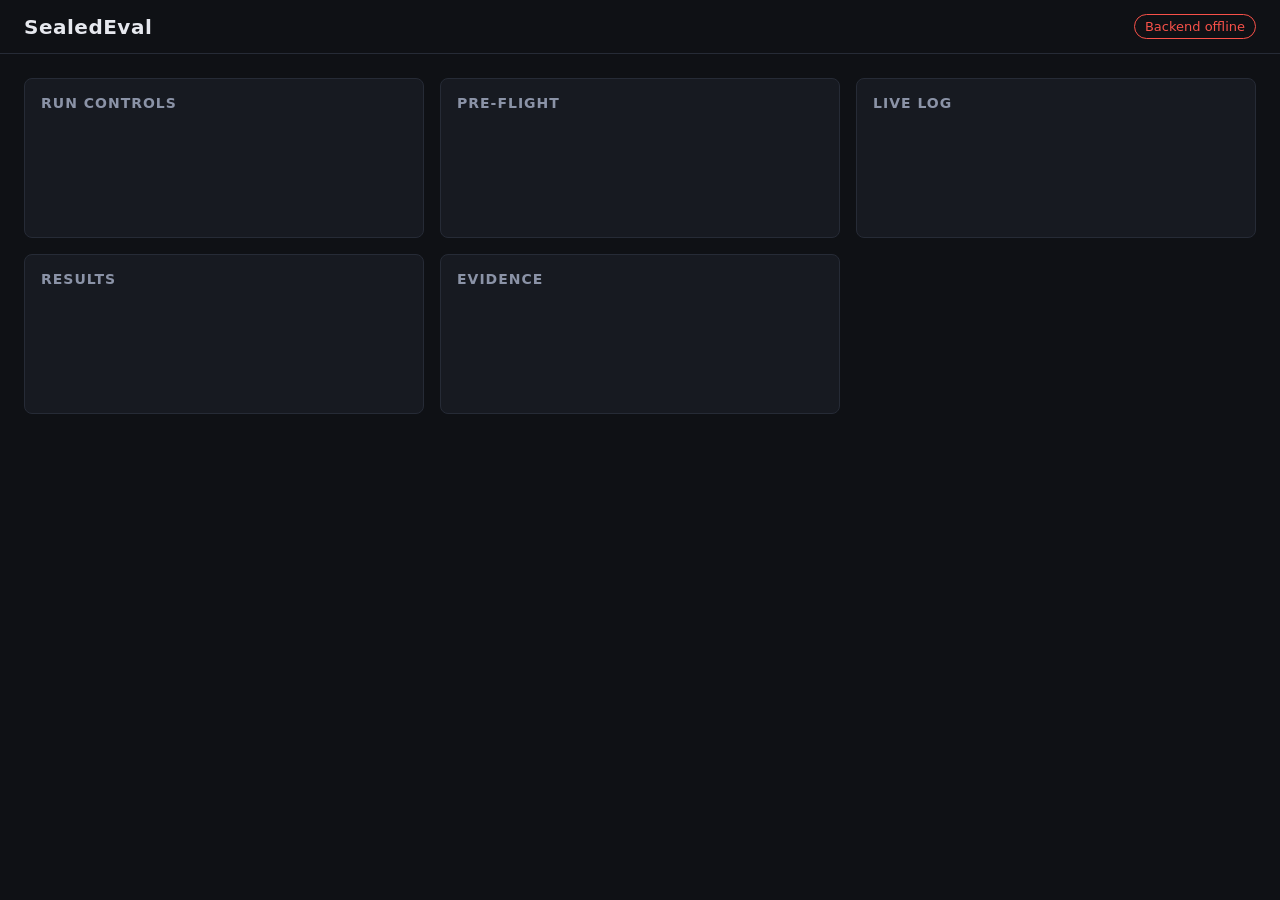
==== frontend/index.html @ 89fa6f3b "Restructure into backend and frontend" ====
<!doctype html>
<html lang="en">
<head>
  <meta charset="utf-8">
  <meta name="viewport" content="width=device-width, initial-scale=1">
  <title>SealedEval</title>
  <link rel="stylesheet" href="css/style.css">
</head>
<body>
  <header class="topbar">
    <h1>SealedEval</h1>
    <span id="backend-status" class="status status-pending">Checking backend…</span>
  </header>

  <main class="grid">
    <section id="run-controls" class="panel">
      <h2>Run controls</h2>
      <div class="panel-body"></div>
    </section>

    <section id="preflight" class="panel">
      <h2>Pre-flight</h2>
      <div class="panel-body"></div>
    </section>

    <section id="live-log" class="panel">
      <h2>Live log</h2>
      <div class="panel-body"></div>
    </section>

    <section id="results" class="panel">
      <h2>Results</h2>
      <div class="panel-body"></div>
    </section>

    <section id="evidence" class="panel">
      <h2>Evidence</h2>
      <div class="panel-body"></div>
    </section>
  </main>

  <script src="js/api.js"></script>
  <script src="js/app.js"></script>
</body>
</html>
---- frontend/css/style.css ----
/* SealedEval dashboard: dark theme. */

:root {
  --bg: #0f1115;
  --panel: #171a21;
  --border: #262b36;
  --text: #e6e8ee;
  --muted: #8b93a7;
  --ok: #3fb950;
  --bad: #f85149;
  --pending: #d29922;
}

* { box-sizing: border-box; }

body {
  margin: 0;
  background: var(--bg);
  color: var(--text);
  font-family: system-ui, -apple-system, "Segoe UI", Roboto, sans-serif;
}

.topbar {
  display: flex;
  align-items: center;
  justify-content: space-between;
  gap: 16px;
  padding: 14px 24px;
  border-bottom: 1px solid var(--border);
}

.topbar h1 { margin: 0; font-size: 20px; letter-spacing: 0.5px; }

.status {
  font-size: 13px;
  padding: 4px 10px;
  border-radius: 999px;
  border: 1px solid currentColor;
}
.status-ok { color: var(--ok); }
.status-bad { color: var(--bad); }
.status-pending { color: var(--pending); }

.grid {
  display: grid;
  grid-template-columns: repeat(auto-fit, minmax(320px, 1fr));
  gap: 16px;
  padding: 24px;
}

.panel {
  background: var(--panel);
  border: 1px solid var(--border);
  border-radius: 8px;
  padding: 16px;
  min-height: 160px;
}

.panel h2 {
  margin: 0 0 12px;
  font-size: 14px;
  text-transform: uppercase;
  letter-spacing: 1px;
  color: var(--muted);
}

@media (max-width: 600px) {
  .topbar, .grid { padding-left: 16px; padding-right: 16px; }
}
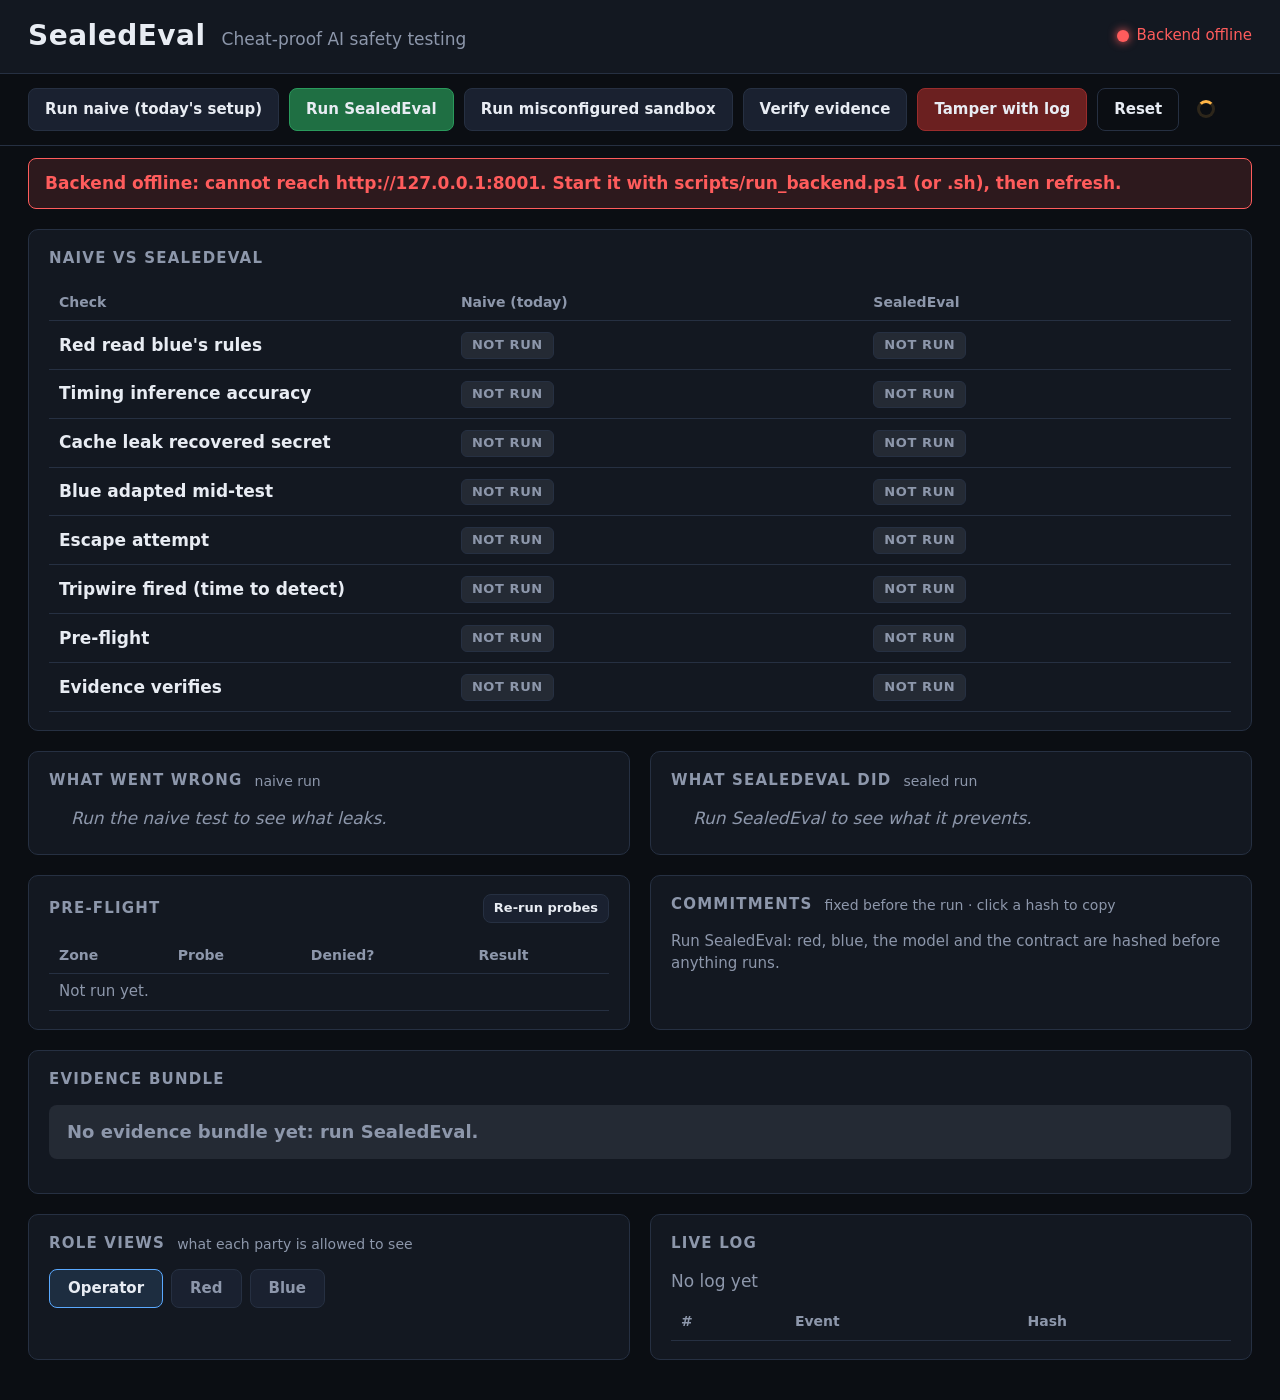
==== commit 35f40067: "Demo backend script without reload; dashboard working" ====
--- a/frontend/index.html
+++ b/frontend/index.html
@@ -7,36 +7,99 @@
   <link rel="stylesheet" href="css/style.css">
 </head>
 <body>
+  <!-- 1. Header -->
   <header class="topbar">
-    <h1>SealedEval</h1>
-    <span id="backend-status" class="status status-pending">Checking backend…</span>
+    <div class="brand">
+      <h1>SealedEval</h1>
+      <span class="tagline">Cheat-proof AI safety testing</span>
+    </div>
+    <div id="backend-status" class="status pending"><span class="dot"></span><span class="text">Checking backend…</span></div>
   </header>
 
-  <main class="grid">
-    <section id="run-controls" class="panel">
-      <h2>Run controls</h2>
-      <div class="panel-body"></div>
+  <!-- 2. Controls -->
+  <nav class="controls">
+    <button data-action="naive" class="btn">Run naive (today's setup)</button>
+    <button data-action="sealed" class="btn primary">Run SealedEval</button>
+    <button data-action="misconfigured" class="btn">Run misconfigured sandbox</button>
+    <button data-action="verify" class="btn">Verify evidence</button>
+    <button data-action="tamper" class="btn danger">Tamper with log</button>
+    <button data-action="reset" class="btn ghost">Reset</button>
+    <div id="busy" class="busy" hidden><span class="spinner"></span><span id="busy-text"></span></div>
+  </nav>
+  <div id="error" class="error-bar" hidden></div>
+
+  <main>
+    <!-- 3. Comparison -->
+    <section class="panel">
+      <h2>Naive vs SealedEval</h2>
+      <table class="compare">
+        <thead><tr><th>Check</th><th>Naive (today)</th><th>SealedEval</th></tr></thead>
+        <tbody id="compare-body"></tbody>
+      </table>
     </section>
 
-    <section id="preflight" class="panel">
-      <h2>Pre-flight</h2>
-      <div class="panel-body"></div>
+    <!-- 4. Narratives -->
+    <div class="two-col">
+      <section class="panel">
+        <h2>What went wrong <span class="sub">naive run</span></h2>
+        <ul id="went-wrong" class="story bad"></ul>
+      </section>
+      <section class="panel">
+        <h2>What SealedEval did <span class="sub">sealed run</span></h2>
+        <ul id="held" class="story good"></ul>
+      </section>
+    </div>
+
+    <div class="two-col">
+      <!-- 5. Pre-flight -->
+      <section class="panel">
+        <h2>Pre-flight <span id="preflight-source" class="sub"></span>
+          <button data-action="preflight" class="btn small">Re-run probes</button></h2>
+        <div id="abort-banner" class="abort-banner" hidden></div>
+        <table class="grid-table">
+          <thead><tr><th>Zone</th><th>Probe</th><th>Denied?</th><th>Result</th></tr></thead>
+          <tbody id="preflight-body"></tbody>
+        </table>
+      </section>
+
+      <!-- 6. Commitments -->
+      <section class="panel">
+        <h2>Commitments <span class="sub">fixed before the run · click a hash to copy</span></h2>
+        <div id="commitments"></div>
+      </section>
+    </div>
+
+    <!-- 7. Evidence -->
+    <section class="panel">
+      <h2>Evidence bundle <span id="signature-status" class="sub"></span></h2>
+      <div id="evidence-status" class="evidence-status neutral">Not verified yet</div>
+      <div id="claims" class="claims"></div>
     </section>
 
-    <section id="live-log" class="panel">
-      <h2>Live log</h2>
-      <div class="panel-body"></div>
-    </section>
+    <div class="two-col">
+      <!-- 8. Role views -->
+      <section class="panel">
+        <h2>Role views <span class="sub">what each party is allowed to see</span></h2>
+        <div class="tabs" role="tablist">
+          <button class="tab active" data-role="operator">Operator</button>
+          <button class="tab" data-role="red">Red</button>
+          <button class="tab" data-role="blue">Blue</button>
+        </div>
+        <div id="role-view" class="role-view"></div>
+      </section>
 
-    <section id="results" class="panel">
-      <h2>Results</h2>
-      <div class="panel-body"></div>
-    </section>
-
-    <section id="evidence" class="panel">
-      <h2>Evidence</h2>
-      <div class="panel-body"></div>
-    </section>
+      <!-- 9. Live log -->
+      <section class="panel">
+        <h2>Live log <span id="log-source" class="sub"></span></h2>
+        <div id="chain-status" class="chain neutral">No log yet</div>
+        <div class="log-scroll">
+          <table class="grid-table log">
+            <thead><tr><th>#</th><th>Event</th><th>Hash</th></tr></thead>
+            <tbody id="log-body"></tbody>
+          </table>
+        </div>
+      </section>
+    </div>
   </main>
 
   <script src="js/api.js"></script>
--- a/frontend/css/style.css
+++ b/frontend/css/style.css
@@ -1,14 +1,23 @@
-/* SealedEval dashboard: dark theme. */
+/* SealedEval dashboard: dark security-console theme, sized for a projector. */
 
 :root {
-  --bg: #0f1115;
-  --panel: #171a21;
-  --border: #262b36;
-  --text: #e6e8ee;
-  --muted: #8b93a7;
-  --ok: #3fb950;
-  --bad: #f85149;
-  --pending: #d29922;
+  --bg: #0b0e13;
+  --panel: #131821;
+  --panel-2: #1a2130;
+  --border: #263042;
+  --text: #e8ecf3;
+  --muted: #8d97ab;
+  --red: #ff5c5c;
+  --red-bg: rgba(255, 92, 92, 0.14);
+  --green: #3ddc84;
+  --green-bg: rgba(61, 220, 132, 0.14);
+  --blue: #5aa9ff;
+  --blue-bg: rgba(90, 169, 255, 0.14);
+  --amber: #ffb547;
+  --amber-bg: rgba(255, 181, 71, 0.14);
+  --grey: #8d97ab;
+  --grey-bg: rgba(141, 151, 171, 0.14);
+  --mono: ui-monospace, "Cascadia Mono", Consolas, Menlo, monospace;
 }
 
 * { box-sizing: border-box; }
@@ -17,53 +26,163 @@
   margin: 0;
   background: var(--bg);
   color: var(--text);
-  font-family: system-ui, -apple-system, "Segoe UI", Roboto, sans-serif;
+  font: 17px/1.45 system-ui, -apple-system, "Segoe UI", Roboto, sans-serif;
 }
 
+/* ---------- header ---------- */
 .topbar {
-  display: flex;
-  align-items: center;
-  justify-content: space-between;
-  gap: 16px;
-  padding: 14px 24px;
-  border-bottom: 1px solid var(--border);
+  display: flex; align-items: center; justify-content: space-between; gap: 16px;
+  padding: 16px 28px; border-bottom: 1px solid var(--border); background: var(--panel);
+}
+.brand { display: flex; align-items: baseline; gap: 16px; flex-wrap: wrap; }
+.brand h1 { margin: 0; font-size: 28px; letter-spacing: 0.5px; }
+.tagline { color: var(--muted); font-size: 17px; }
+
+.status { display: flex; align-items: center; gap: 8px; font-size: 15px; white-space: nowrap; }
+.status .dot { width: 12px; height: 12px; border-radius: 50%; background: var(--amber); }
+.status.ok .dot { background: var(--green); box-shadow: 0 0 10px var(--green); }
+.status.bad .dot { background: var(--red); box-shadow: 0 0 10px var(--red); }
+.status.ok .text { color: var(--green); }
+.status.bad .text { color: var(--red); }
+
+/* ---------- controls ---------- */
+.controls {
+  display: flex; flex-wrap: wrap; align-items: center; gap: 10px;
+  padding: 14px 28px; border-bottom: 1px solid var(--border);
+  position: sticky; top: 0; z-index: 5; background: var(--bg);
+}
+.btn {
+  font: inherit; font-size: 15px; font-weight: 600; cursor: pointer;
+  padding: 10px 16px; border-radius: 8px;
+  border: 1px solid var(--border); background: var(--panel-2); color: var(--text);
+}
+.btn:hover:not(:disabled) { border-color: var(--blue); }
+.btn:disabled { opacity: 0.45; cursor: not-allowed; }
+.btn.primary { background: #1f6f43; border-color: #2a9a5c; }
+.btn.danger { background: #6b2020; border-color: #9a2c2c; }
+.btn.ghost { background: transparent; }
+.btn.small { font-size: 13px; padding: 4px 10px; margin-left: auto; }
+
+.busy { display: flex; align-items: center; gap: 10px; color: var(--amber); font-weight: 600; margin-left: 8px; }
+.spinner {
+  width: 18px; height: 18px; border-radius: 50%;
+  border: 3px solid var(--amber-bg); border-top-color: var(--amber);
+  animation: spin 0.8s linear infinite;
+}
+@keyframes spin { to { transform: rotate(360deg); } }
+
+.error-bar {
+  margin: 12px 28px 0; padding: 12px 16px; border-radius: 8px;
+  background: var(--red-bg); border: 1px solid var(--red); color: var(--red); font-weight: 600;
 }
 
-.topbar h1 { margin: 0; font-size: 20px; letter-spacing: 0.5px; }
+/* ---------- layout ---------- */
+main { padding: 20px 28px 40px; display: flex; flex-direction: column; gap: 20px; }
+.two-col { display: grid; grid-template-columns: 1fr 1fr; gap: 20px; }
+@media (max-width: 1000px) { .two-col { grid-template-columns: 1fr; } }
 
-.status {
-  font-size: 13px;
-  padding: 4px 10px;
-  border-radius: 999px;
-  border: 1px solid currentColor;
+.panel { background: var(--panel); border: 1px solid var(--border); border-radius: 10px; padding: 18px 20px; min-width: 0; }
+.panel h2 {
+  display: flex; align-items: center; gap: 12px; flex-wrap: wrap;
+  margin: 0 0 14px; font-size: 15px; text-transform: uppercase; letter-spacing: 1.2px; color: var(--muted);
 }
-.status-ok { color: var(--ok); }
-.status-bad { color: var(--bad); }
-.status-pending { color: var(--pending); }
+.panel h2 .sub { text-transform: none; letter-spacing: 0; font-weight: 400; font-size: 14px; }
 
-.grid {
-  display: grid;
-  grid-template-columns: repeat(auto-fit, minmax(320px, 1fr));
-  gap: 16px;
-  padding: 24px;
+/* ---------- tables ---------- */
+table { width: 100%; border-collapse: collapse; }
+th { text-align: left; color: var(--muted); font-weight: 600; font-size: 14px; padding: 8px 10px; border-bottom: 1px solid var(--border); }
+td { padding: 10px; border-bottom: 1px solid var(--border); vertical-align: middle; }
+.compare td:first-child { font-weight: 600; width: 34%; }
+.compare .detail { color: var(--muted); font-size: 14px; margin-left: 8px; }
+.grid-table td { font-size: 15px; padding: 7px 10px; }
+
+/* ---------- badges & pills ---------- */
+.badge {
+  display: inline-block; padding: 3px 10px; border-radius: 6px;
+  font-size: 13px; font-weight: 800; letter-spacing: 0.6px;
 }
+.badge.bad { background: var(--red-bg); color: var(--red); border: 1px solid var(--red); }
+.badge.good { background: var(--green-bg); color: var(--green); border: 1px solid var(--green); }
+.badge.none { background: var(--grey-bg); color: var(--grey); border: 1px solid var(--border); }
 
-.panel {
-  background: var(--panel);
-  border: 1px solid var(--border);
-  border-radius: 8px;
-  padding: 16px;
-  min-height: 160px;
+.pill { display: inline-block; padding: 2px 10px; border-radius: 999px; font-size: 12px; font-weight: 800; letter-spacing: 0.6px; }
+.pill.ENFORCED { background: var(--green-bg); color: var(--green); }
+.pill.VERIFIED { background: var(--blue-bg); color: var(--blue); }
+.pill.MONITORED { background: var(--amber-bg); color: var(--amber); }
+.pill.NOT_COVERED { background: var(--grey-bg); color: var(--grey); }
+
+/* ---------- stories ---------- */
+.story { margin: 0; padding-left: 22px; }
+.story li { margin: 6px 0; }
+.story.bad li::marker { color: var(--red); }
+.story.good li::marker { color: var(--green); }
+.empty { color: var(--muted); font-style: italic; list-style: none; margin-left: -22px; }
+
+/* ---------- pre-flight banner ---------- */
+.abort-banner {
+  margin-bottom: 14px; padding: 16px 18px; border-radius: 8px;
+  background: var(--red-bg); border: 2px solid var(--red); color: var(--red);
 }
+.abort-banner strong { display: block; font-size: 24px; letter-spacing: 1px; margin-bottom: 6px; }
+.abort-banner span { color: var(--text); }
 
-.panel h2 {
-  margin: 0 0 12px;
-  font-size: 14px;
-  text-transform: uppercase;
-  letter-spacing: 1px;
-  color: var(--muted);
-}
+/* ---------- commitments ---------- */
+.commit-row { display: grid; grid-template-columns: 150px 1fr auto; gap: 12px; align-items: center; padding: 10px 0; border-bottom: 1px solid var(--border); }
+.commit-row .label { font-weight: 600; }
+.hash { font-family: var(--mono); font-size: 15px; color: var(--blue); cursor: pointer; overflow: hidden; text-overflow: ellipsis; }
+.hash:hover { text-decoration: underline; }
+.match { font-weight: 700; white-space: nowrap; }
+.match.ok { color: var(--green); }
+.match.bad { color: var(--red); }
+.match.none { color: var(--muted); font-weight: 400; }
+
+/* ---------- evidence ---------- */
+.evidence-status { font-size: 24px; font-weight: 800; padding: 14px 18px; border-radius: 8px; margin-bottom: 16px; }
+.evidence-status.ok { background: var(--green-bg); color: var(--green); border: 1px solid var(--green); }
+.evidence-status.bad { background: var(--red-bg); color: var(--red); border: 2px solid var(--red); }
+.evidence-status.neutral { background: var(--grey-bg); color: var(--muted); font-size: 18px; font-weight: 600; }
+.evidence-status small { display: block; font-size: 15px; font-weight: 400; color: var(--text); margin-top: 4px; }
+
+.claims { display: grid; grid-template-columns: repeat(auto-fit, minmax(380px, 1fr)); gap: 16px; }
+.claim-group h3 { margin: 0 0 8px; }
+.claim { padding: 8px 0; border-bottom: 1px solid var(--border); }
+.claim .title { font-weight: 600; }
+.claim .ev { color: var(--muted); font-size: 14px; }
+.claim .holds { float: right; font-weight: 800; }
+.claim .holds.ok { color: var(--green); }
+.claim .holds.bad { color: var(--red); }
+
+/* ---------- role views ---------- */
+.tabs { display: flex; gap: 8px; margin-bottom: 14px; }
+.tab { font: inherit; font-size: 15px; font-weight: 600; padding: 8px 18px; border-radius: 8px; cursor: pointer;
+       background: var(--panel-2); color: var(--muted); border: 1px solid var(--border); }
+.tab.active { color: var(--text); border-color: var(--blue); background: var(--blue-bg); }
+.role-view .visible { color: var(--muted); font-size: 14px; margin-bottom: 12px; }
+.role-view .visible code { color: var(--text); }
+.big-number { font-size: 44px; font-weight: 800; margin: 8px 0; }
+.big-number small { font-size: 20px; color: var(--muted); font-weight: 400; }
+.note { color: var(--muted); font-size: 15px; }
+.kv { display: grid; grid-template-columns: 160px 1fr; gap: 6px 12px; }
+.kv dt { color: var(--muted); }
+.kv dd { margin: 0; font-weight: 600; }
+details { margin-top: 12px; color: var(--muted); font-size: 14px; }
+pre { white-space: pre-wrap; word-break: break-all; font-family: var(--mono); font-size: 13px;
+      background: var(--bg); padding: 10px; border-radius: 6px; max-height: 260px; overflow: auto; }
+
+/* ---------- log ---------- */
+.chain { font-weight: 700; margin-bottom: 10px; }
+.chain.ok { color: var(--green); }
+.chain.bad { color: var(--red); }
+.chain.neutral { color: var(--muted); font-weight: 400; }
+.log-scroll { max-height: 420px; overflow: auto; }
+.log td { font-family: var(--mono); font-size: 14px; }
+.log tr.alert td { color: var(--red); }
+.log tr.warn td { color: var(--amber); }
+.log tr.good td { color: var(--green); }
 
 @media (max-width: 600px) {
-  .topbar, .grid { padding-left: 16px; padding-right: 16px; }
+  .topbar, .controls { padding-left: 16px; padding-right: 16px; }
+  main { padding-left: 16px; padding-right: 16px; }
+  .commit-row { grid-template-columns: 1fr; }
+  .claims { grid-template-columns: 1fr; }
 }
